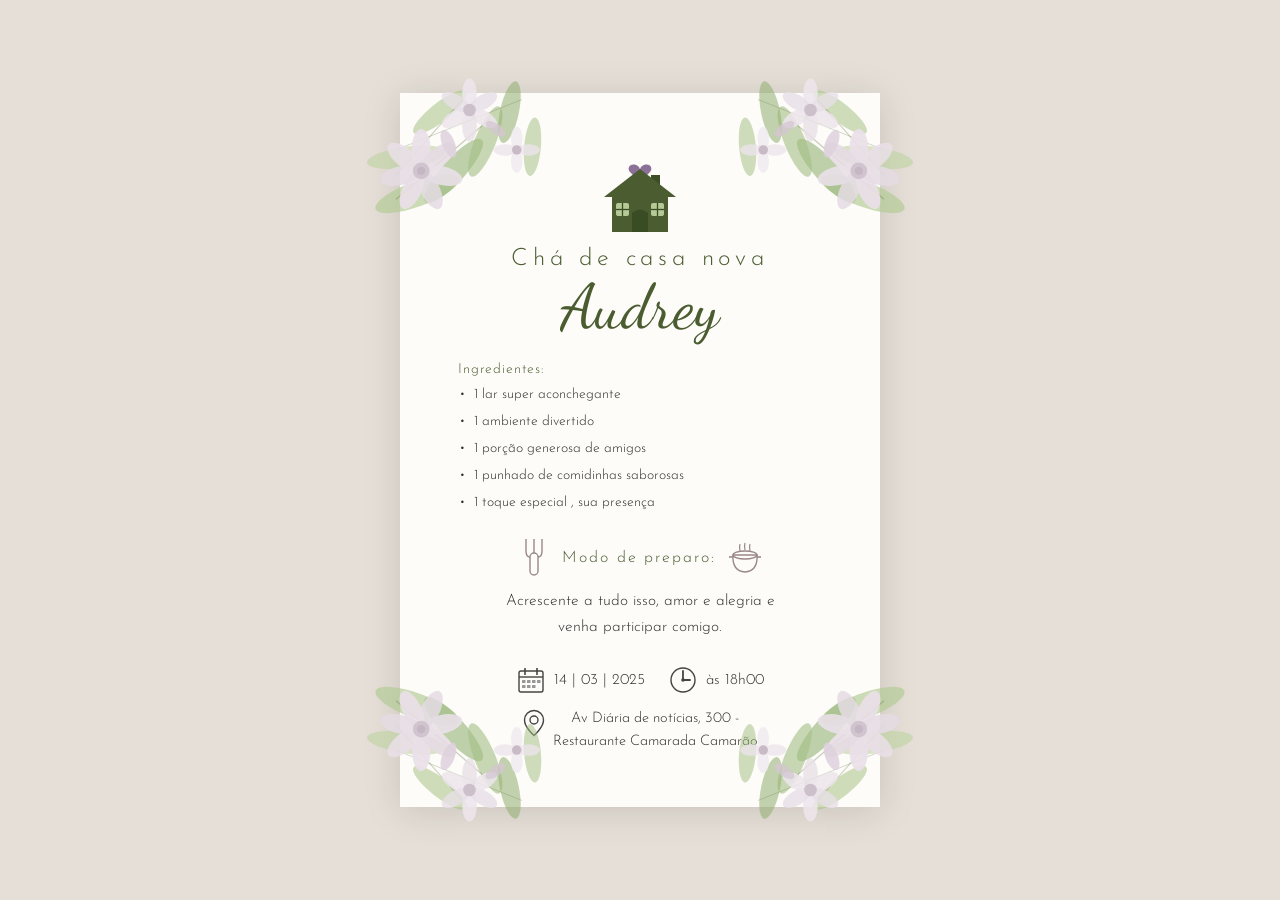
==== index.html @ 90c8a012 "convite de chá de casa nova" ====
<!DOCTYPE html>
<html lang="pt-BR">
<head>
<meta charset="UTF-8"/>
<meta name="viewport" content="width=device-width,initial-scale=1"/>
<title>Chá de Casa Nova – Audrey</title>
<link href="https://fonts.googleapis.com/css2?family=Dancing+Script:wght@600&family=Josefin+Sans:wght@300;400&display=swap" rel="stylesheet"/>
<link rel="stylesheet" href="style (1).css"/>
</head>
<body>
<div class="invite">

<!-- ══ CORNER TL ══ -->
<svg class="corner corner-tl" viewBox="0 0 200 200" xmlns="http://www.w3.org/2000/svg">
  <!-- leaves -->
  <ellipse cx="20" cy="100" rx="42" ry="12" fill="#b4cc96" opacity=".68" transform="rotate(-20 20 100)"/>
  <ellipse cx="55"  cy="78"  rx="40" ry="11" fill="#9ab87e" opacity=".64" transform="rotate(-48 55 78)"/>
  <ellipse cx="10"  cy="65"  rx="38" ry="10" fill="#beD4a0" opacity=".60" transform="rotate(-8 10 65)"/>
  <ellipse cx="85"  cy="50"  rx="36" ry="10" fill="#a6c086" opacity=".60" transform="rotate(-68 85 50)"/>
  <ellipse cx="42"  cy="22"  rx="32" ry="9"  fill="#acC48a" opacity=".56" transform="rotate(-38 42 22)"/>
  <ellipse cx="108" cy="22"  rx="30" ry="9"  fill="#92b070" opacity=".55" transform="rotate(-78 108 22)"/>
  <ellipse cx="130" cy="55"  rx="28" ry="8"  fill="#a0be80" opacity=".50" transform="rotate(-85 130 55)"/>
  <!-- stems -->
  <line x1="0" y1="105" x2="90"  y2="28"  stroke="#6b7f50" stroke-width="1.2" opacity=".35"/>
  <line x1="0" y1="82"  x2="65"  y2="8"   stroke="#6b7f50" stroke-width="1"   opacity=".35"/>
  <line x1="0" y1="58"  x2="120" y2="10"  stroke="#6b7f50" stroke-width=".9"  opacity=".30"/>
  <!-- big flower -->
  <g transform="translate(24,78)">
    <ellipse cx="0" cy="-20" rx="9" ry="20" fill="#eae0e8" opacity=".93"/>
    <ellipse cx="0" cy="-20" rx="9" ry="20" fill="#e6dce4" opacity=".88" transform="rotate(51.4)"/>
    <ellipse cx="0" cy="-20" rx="9" ry="20" fill="#eae0e8" opacity=".90" transform="rotate(102.9)"/>
    <ellipse cx="0" cy="-20" rx="9" ry="20" fill="#e6dce4" opacity=".85" transform="rotate(154.3)"/>
    <ellipse cx="0" cy="-20" rx="9" ry="20" fill="#eae0e8" opacity=".90" transform="rotate(205.7)"/>
    <ellipse cx="0" cy="-20" rx="9" ry="20" fill="#e6dce4" opacity=".85" transform="rotate(257.1)"/>
    <ellipse cx="0" cy="-20" rx="9" ry="20" fill="#eae0e8" opacity=".88" transform="rotate(308.6)"/>
    <circle cx="0" cy="0" r="8" fill="#d0c4ce"/>
    <circle cx="0" cy="0" r="4" fill="#c4b6c2"/>
  </g>
  <!-- medium flower -->
  <g transform="translate(70,20)">
    <ellipse cx="0" cy="-15" rx="7" ry="15" fill="#ede5ec" opacity=".88"/>
    <ellipse cx="0" cy="-15" rx="7" ry="15" fill="#e8e0e7" opacity=".83" transform="rotate(60)"/>
    <ellipse cx="0" cy="-15" rx="7" ry="15" fill="#ede5ec" opacity=".88" transform="rotate(120)"/>
    <ellipse cx="0" cy="-15" rx="7" ry="15" fill="#e8e0e7" opacity=".83" transform="rotate(180)"/>
    <ellipse cx="0" cy="-15" rx="7" ry="15" fill="#ede5ec" opacity=".88" transform="rotate(240)"/>
    <ellipse cx="0" cy="-15" rx="7" ry="15" fill="#e8e0e7" opacity=".83" transform="rotate(300)"/>
    <circle cx="0" cy="0" r="6" fill="#ccc0ca"/>
  </g>
  <!-- small flower -->
  <g transform="translate(115,58)">
    <ellipse cx="0" cy="-11" rx="5.5" ry="11" fill="#f0eaef" opacity=".85"/>
    <ellipse cx="0" cy="-11" rx="5.5" ry="11" fill="#ece4eb" opacity=".80" transform="rotate(90)"/>
    <ellipse cx="0" cy="-11" rx="5.5" ry="11" fill="#f0eaef" opacity=".85" transform="rotate(180)"/>
    <ellipse cx="0" cy="-11" rx="5.5" ry="11" fill="#ece4eb" opacity=".80" transform="rotate(270)"/>
    <circle cx="0" cy="0" r="4.5" fill="#c8bac6"/>
  </g>
  <!-- closed buds -->
  <ellipse cx="50" cy="52" rx="6"  ry="14" fill="#ddd0dc" opacity=".82" transform="rotate(-22 50 52)"/>
  <ellipse cx="95" cy="38" rx="5"  ry="11" fill="#d4c6d2" opacity=".75" transform="rotate(-55 95 38)"/>
</svg>

<!-- ══ CORNER TR ══ -->
<svg class="corner corner-tr" viewBox="0 0 200 200" xmlns="http://www.w3.org/2000/svg">
  <ellipse cx="20" cy="100" rx="42" ry="12" fill="#b4cc96" opacity=".68" transform="rotate(-20 20 100)"/>
  <ellipse cx="55"  cy="78"  rx="40" ry="11" fill="#9ab87e" opacity=".64" transform="rotate(-48 55 78)"/>
  <ellipse cx="10"  cy="65"  rx="38" ry="10" fill="#beD4a0" opacity=".60" transform="rotate(-8 10 65)"/>
  <ellipse cx="85"  cy="50"  rx="36" ry="10" fill="#a6c086" opacity=".60" transform="rotate(-68 85 50)"/>
  <ellipse cx="42"  cy="22"  rx="32" ry="9"  fill="#acC48a" opacity=".56" transform="rotate(-38 42 22)"/>
  <ellipse cx="108" cy="22"  rx="30" ry="9"  fill="#92b070" opacity=".55" transform="rotate(-78 108 22)"/>
  <ellipse cx="130" cy="55"  rx="28" ry="8"  fill="#a0be80" opacity=".50" transform="rotate(-85 130 55)"/>
  <line x1="0" y1="105" x2="90"  y2="28"  stroke="#6b7f50" stroke-width="1.2" opacity=".35"/>
  <line x1="0" y1="82"  x2="65"  y2="8"   stroke="#6b7f50" stroke-width="1"   opacity=".35"/>
  <line x1="0" y1="58"  x2="120" y2="10"  stroke="#6b7f50" stroke-width=".9"  opacity=".30"/>
  <g transform="translate(24,78)">
    <ellipse cx="0" cy="-20" rx="9" ry="20" fill="#eae0e8" opacity=".93"/>
    <ellipse cx="0" cy="-20" rx="9" ry="20" fill="#e6dce4" opacity=".88" transform="rotate(51.4)"/>
    <ellipse cx="0" cy="-20" rx="9" ry="20" fill="#eae0e8" opacity=".90" transform="rotate(102.9)"/>
    <ellipse cx="0" cy="-20" rx="9" ry="20" fill="#e6dce4" opacity=".85" transform="rotate(154.3)"/>
    <ellipse cx="0" cy="-20" rx="9" ry="20" fill="#eae0e8" opacity=".90" transform="rotate(205.7)"/>
    <ellipse cx="0" cy="-20" rx="9" ry="20" fill="#e6dce4" opacity=".85" transform="rotate(257.1)"/>
    <ellipse cx="0" cy="-20" rx="9" ry="20" fill="#eae0e8" opacity=".88" transform="rotate(308.6)"/>
    <circle cx="0" cy="0" r="8" fill="#d0c4ce"/>
    <circle cx="0" cy="0" r="4" fill="#c4b6c2"/>
  </g>
  <g transform="translate(70,20)">
    <ellipse cx="0" cy="-15" rx="7" ry="15" fill="#ede5ec" opacity=".88"/>
    <ellipse cx="0" cy="-15" rx="7" ry="15" fill="#e8e0e7" opacity=".83" transform="rotate(60)"/>
    <ellipse cx="0" cy="-15" rx="7" ry="15" fill="#ede5ec" opacity=".88" transform="rotate(120)"/>
    <ellipse cx="0" cy="-15" rx="7" ry="15" fill="#e8e0e7" opacity=".83" transform="rotate(180)"/>
    <ellipse cx="0" cy="-15" rx="7" ry="15" fill="#ede5ec" opacity=".88" transform="rotate(240)"/>
    <ellipse cx="0" cy="-15" rx="7" ry="15" fill="#e8e0e7" opacity=".83" transform="rotate(300)"/>
    <circle cx="0" cy="0" r="6" fill="#ccc0ca"/>
  </g>
  <g transform="translate(115,58)">
    <ellipse cx="0" cy="-11" rx="5.5" ry="11" fill="#f0eaef" opacity=".85"/>
    <ellipse cx="0" cy="-11" rx="5.5" ry="11" fill="#ece4eb" opacity=".80" transform="rotate(90)"/>
    <ellipse cx="0" cy="-11" rx="5.5" ry="11" fill="#f0eaef" opacity=".85" transform="rotate(180)"/>
    <ellipse cx="0" cy="-11" rx="5.5" ry="11" fill="#ece4eb" opacity=".80" transform="rotate(270)"/>
    <circle cx="0" cy="0" r="4.5" fill="#c8bac6"/>
  </g>
  <ellipse cx="50" cy="52" rx="6"  ry="14" fill="#ddd0dc" opacity=".82" transform="rotate(-22 50 52)"/>
  <ellipse cx="95" cy="38" rx="5"  ry="11" fill="#d4c6d2" opacity=".75" transform="rotate(-55 95 38)"/>
</svg>

<!-- ══ CORNER BL ══ -->
<svg class="corner corner-bl" viewBox="0 0 200 200" xmlns="http://www.w3.org/2000/svg">
  <ellipse cx="20" cy="100" rx="42" ry="12" fill="#b4cc96" opacity=".68" transform="rotate(-20 20 100)"/>
  <ellipse cx="55"  cy="78"  rx="40" ry="11" fill="#9ab87e" opacity=".64" transform="rotate(-48 55 78)"/>
  <ellipse cx="10"  cy="65"  rx="38" ry="10" fill="#beD4a0" opacity=".60" transform="rotate(-8 10 65)"/>
  <ellipse cx="85"  cy="50"  rx="36" ry="10" fill="#a6c086" opacity=".60" transform="rotate(-68 85 50)"/>
  <ellipse cx="42"  cy="22"  rx="32" ry="9"  fill="#acC48a" opacity=".56" transform="rotate(-38 42 22)"/>
  <ellipse cx="108" cy="22"  rx="30" ry="9"  fill="#92b070" opacity=".55" transform="rotate(-78 108 22)"/>
  <ellipse cx="130" cy="55"  rx="28" ry="8"  fill="#a0be80" opacity=".50" transform="rotate(-85 130 55)"/>
  <line x1="0" y1="105" x2="90"  y2="28"  stroke="#6b7f50" stroke-width="1.2" opacity=".35"/>
  <line x1="0" y1="82"  x2="65"  y2="8"   stroke="#6b7f50" stroke-width="1"   opacity=".35"/>
  <line x1="0" y1="58"  x2="120" y2="10"  stroke="#6b7f50" stroke-width=".9"  opacity=".30"/>
  <g transform="translate(24,78)">
    <ellipse cx="0" cy="-20" rx="9" ry="20" fill="#eae0e8" opacity=".93"/>
    <ellipse cx="0" cy="-20" rx="9" ry="20" fill="#e6dce4" opacity=".88" transform="rotate(51.4)"/>
    <ellipse cx="0" cy="-20" rx="9" ry="20" fill="#eae0e8" opacity=".90" transform="rotate(102.9)"/>
    <ellipse cx="0" cy="-20" rx="9" ry="20" fill="#e6dce4" opacity=".85" transform="rotate(154.3)"/>
    <ellipse cx="0" cy="-20" rx="9" ry="20" fill="#eae0e8" opacity=".90" transform="rotate(205.7)"/>
    <ellipse cx="0" cy="-20" rx="9" ry="20" fill="#e6dce4" opacity=".85" transform="rotate(257.1)"/>
    <ellipse cx="0" cy="-20" rx="9" ry="20" fill="#eae0e8" opacity=".88" transform="rotate(308.6)"/>
    <circle cx="0" cy="0" r="8" fill="#d0c4ce"/>
    <circle cx="0" cy="0" r="4" fill="#c4b6c2"/>
  </g>
  <g transform="translate(70,20)">
    <ellipse cx="0" cy="-15" rx="7" ry="15" fill="#ede5ec" opacity=".88"/>
    <ellipse cx="0" cy="-15" rx="7" ry="15" fill="#e8e0e7" opacity=".83" transform="rotate(60)"/>
    <ellipse cx="0" cy="-15" rx="7" ry="15" fill="#ede5ec" opacity=".88" transform="rotate(120)"/>
    <ellipse cx="0" cy="-15" rx="7" ry="15" fill="#e8e0e7" opacity=".83" transform="rotate(180)"/>
    <ellipse cx="0" cy="-15" rx="7" ry="15" fill="#ede5ec" opacity=".88" transform="rotate(240)"/>
    <ellipse cx="0" cy="-15" rx="7" ry="15" fill="#e8e0e7" opacity=".83" transform="rotate(300)"/>
    <circle cx="0" cy="0" r="6" fill="#ccc0ca"/>
  </g>
  <g transform="translate(115,58)">
    <ellipse cx="0" cy="-11" rx="5.5" ry="11" fill="#f0eaef" opacity=".85"/>
    <ellipse cx="0" cy="-11" rx="5.5" ry="11" fill="#ece4eb" opacity=".80" transform="rotate(90)"/>
    <ellipse cx="0" cy="-11" rx="5.5" ry="11" fill="#f0eaef" opacity=".85" transform="rotate(180)"/>
    <ellipse cx="0" cy="-11" rx="5.5" ry="11" fill="#ece4eb" opacity=".80" transform="rotate(270)"/>
    <circle cx="0" cy="0" r="4.5" fill="#c8bac6"/>
  </g>
  <ellipse cx="50" cy="52" rx="6"  ry="14" fill="#ddd0dc" opacity=".82" transform="rotate(-22 50 52)"/>
  <ellipse cx="95" cy="38" rx="5"  ry="11" fill="#d4c6d2" opacity=".75" transform="rotate(-55 95 38)"/>
</svg>

<!-- ══ CORNER BR ══ -->
<svg class="corner corner-br" viewBox="0 0 200 200" xmlns="http://www.w3.org/2000/svg">
  <ellipse cx="20" cy="100" rx="42" ry="12" fill="#b4cc96" opacity=".68" transform="rotate(-20 20 100)"/>
  <ellipse cx="55"  cy="78"  rx="40" ry="11" fill="#9ab87e" opacity=".64" transform="rotate(-48 55 78)"/>
  <ellipse cx="10"  cy="65"  rx="38" ry="10" fill="#beD4a0" opacity=".60" transform="rotate(-8 10 65)"/>
  <ellipse cx="85"  cy="50"  rx="36" ry="10" fill="#a6c086" opacity=".60" transform="rotate(-68 85 50)"/>
  <ellipse cx="42"  cy="22"  rx="32" ry="9"  fill="#acC48a" opacity=".56" transform="rotate(-38 42 22)"/>
  <ellipse cx="108" cy="22"  rx="30" ry="9"  fill="#92b070" opacity=".55" transform="rotate(-78 108 22)"/>
  <ellipse cx="130" cy="55"  rx="28" ry="8"  fill="#a0be80" opacity=".50" transform="rotate(-85 130 55)"/>
  <line x1="0" y1="105" x2="90"  y2="28"  stroke="#6b7f50" stroke-width="1.2" opacity=".35"/>
  <line x1="0" y1="82"  x2="65"  y2="8"   stroke="#6b7f50" stroke-width="1"   opacity=".35"/>
  <line x1="0" y1="58"  x2="120" y2="10"  stroke="#6b7f50" stroke-width=".9"  opacity=".30"/>
  <g transform="translate(24,78)">
    <ellipse cx="0" cy="-20" rx="9" ry="20" fill="#eae0e8" opacity=".93"/>
    <ellipse cx="0" cy="-20" rx="9" ry="20" fill="#e6dce4" opacity=".88" transform="rotate(51.4)"/>
    <ellipse cx="0" cy="-20" rx="9" ry="20" fill="#eae0e8" opacity=".90" transform="rotate(102.9)"/>
    <ellipse cx="0" cy="-20" rx="9" ry="20" fill="#e6dce4" opacity=".85" transform="rotate(154.3)"/>
    <ellipse cx="0" cy="-20" rx="9" ry="20" fill="#eae0e8" opacity=".90" transform="rotate(205.7)"/>
    <ellipse cx="0" cy="-20" rx="9" ry="20" fill="#e6dce4" opacity=".85" transform="rotate(257.1)"/>
    <ellipse cx="0" cy="-20" rx="9" ry="20" fill="#eae0e8" opacity=".88" transform="rotate(308.6)"/>
    <circle cx="0" cy="0" r="8" fill="#d0c4ce"/>
    <circle cx="0" cy="0" r="4" fill="#c4b6c2"/>
  </g>
  <g transform="translate(70,20)">
    <ellipse cx="0" cy="-15" rx="7" ry="15" fill="#ede5ec" opacity=".88"/>
    <ellipse cx="0" cy="-15" rx="7" ry="15" fill="#e8e0e7" opacity=".83" transform="rotate(60)"/>
    <ellipse cx="0" cy="-15" rx="7" ry="15" fill="#ede5ec" opacity=".88" transform="rotate(120)"/>
    <ellipse cx="0" cy="-15" rx="7" ry="15" fill="#e8e0e7" opacity=".83" transform="rotate(180)"/>
    <ellipse cx="0" cy="-15" rx="7" ry="15" fill="#ede5ec" opacity=".88" transform="rotate(240)"/>
    <ellipse cx="0" cy="-15" rx="7" ry="15" fill="#e8e0e7" opacity=".83" transform="rotate(300)"/>
    <circle cx="0" cy="0" r="6" fill="#ccc0ca"/>
  </g>
  <g transform="translate(115,58)">
    <ellipse cx="0" cy="-11" rx="5.5" ry="11" fill="#f0eaef" opacity=".85"/>
    <ellipse cx="0" cy="-11" rx="5.5" ry="11" fill="#ece4eb" opacity=".80" transform="rotate(90)"/>
    <ellipse cx="0" cy="-11" rx="5.5" ry="11" fill="#f0eaef" opacity=".85" transform="rotate(180)"/>
    <ellipse cx="0" cy="-11" rx="5.5" ry="11" fill="#ece4eb" opacity=".80" transform="rotate(270)"/>
    <circle cx="0" cy="0" r="4.5" fill="#c8bac6"/>
  </g>
  <ellipse cx="50" cy="52" rx="6"  ry="14" fill="#ddd0dc" opacity=".82" transform="rotate(-22 50 52)"/>
  <ellipse cx="95" cy="38" rx="5"  ry="11" fill="#d4c6d2" opacity=".75" transform="rotate(-55 95 38)"/>
</svg>

<!-- ══ HOUSE ICON ══ -->
<div class="house">
  <svg width="82" height="78" viewBox="0 0 82 78" fill="none" xmlns="http://www.w3.org/2000/svg">
    <!-- heart -->
    <path d="M41 13 C41 10.2 38.2 7.5 34.5 7.5 C30 7.5 27.8 12 31.5 15.5 L41 25 L50.5 15.5 C54.2 12 52 7.5 47.5 7.5 C43.8 7.5 41 10.2 41 13Z" fill="#8c7098"/>
    <!-- chimney -->
    <rect x="52" y="18" width="9" height="17" fill="#3c4e26"/>
    <!-- roof -->
    <polygon points="5,40 41,12 77,40" fill="#4a5c30"/>
    <!-- walls -->
    <rect x="13" y="40" width="56" height="35" fill="#4a5c30"/>
    <!-- door arch -->
    <path d="M33 75 L33 56 Q41 49 49 56 L49 75 Z" fill="#3a4c24"/>
    <!-- window L -->
    <rect x="17" y="46" width="13" height="13" rx="2" fill="#c8dca8" opacity=".85"/>
    <line x1="23.5" y1="46" x2="23.5" y2="59" stroke="#3a4c24" stroke-width="1.3"/>
    <line x1="17"   y1="52.5" x2="30"  y2="52.5" stroke="#3a4c24" stroke-width="1.3"/>
    <!-- window R -->
    <rect x="52" y="46" width="13" height="13" rx="2" fill="#c8dca8" opacity=".85"/>
    <line x1="58.5" y1="46" x2="58.5" y2="59" stroke="#3a4c24" stroke-width="1.3"/>
    <line x1="52"   y1="52.5" x2="65"  y2="52.5" stroke="#3a4c24" stroke-width="1.3"/>
  </svg>
</div>

<!-- ══ TITLE ══ -->
<p class="cha-title">Chá de casa nova</p>

<!-- ══ NAME ══ -->
<p class="name-script"><a href="index2.html">Audrey</a></p>

<!-- ══ INGREDIENTES ══ -->
<p class="section-head">Ingredientes:</p>
<ul class="ingredients">
  <li>1 lar super aconchegante</li>
  <li>1 ambiente divertido</li>
  <li>1 porção generosa de amigos</li>
  <li>1 punhado de comidinhas saborosas</li>
  <li>1 toque especial , sua presença</li>
</ul>

<!-- ══ MODO DE PREPARO ══ -->
<div class="preparo-row">
  <!-- utensil jar left -->
  <svg width="32" height="38" viewBox="0 0 32 38" fill="none" xmlns="http://www.w3.org/2000/svg">
    <rect x="12" y="14" width="8" height="22" rx="4" stroke="#9a8888" stroke-width="1.4" fill="none"/>
    <line x1="16" y1="0"  x2="16" y2="14" stroke="#9a8888" stroke-width="1.4"/>
    <line x1="8"  y1="0"  x2="8"  y2="12" stroke="#9a8888" stroke-width="1.4"/>
    <path d="M8 12 Q8 18 12 18" stroke="#9a8888" stroke-width="1.4" fill="none"/>
    <line x1="24" y1="0"  x2="24" y2="12" stroke="#9a8888" stroke-width="1.4"/>
    <path d="M24 12 Q24 18 20 18" stroke="#9a8888" stroke-width="1.4" fill="none"/>
  </svg>

  <span class="preparo-label">Modo de preparo:</span>

  <!-- pot right -->
  <svg width="34" height="34" viewBox="0 0 34 34" fill="none" xmlns="http://www.w3.org/2000/svg">
    <path d="M5 14 Q4 30 17 31 Q30 30 29 14 Z" stroke="#9a8888" stroke-width="1.4" fill="none"/>
    <ellipse cx="17" cy="14" rx="12" ry="4" stroke="#9a8888" stroke-width="1.4" fill="none"/>
    <line x1="5"  y1="16" x2="1"  y2="16" stroke="#9a8888" stroke-width="1.6"/>
    <line x1="29" y1="16" x2="33" y2="16" stroke="#9a8888" stroke-width="1.6"/>
    <path d="M12 10 Q11 6 12 3"  stroke="#9a8888" stroke-width="1.2" fill="none"/>
    <path d="M17 9  Q16 5 17 2"  stroke="#9a8888" stroke-width="1.2" fill="none"/>
    <path d="M22 10 Q21 6 22 3"  stroke="#9a8888" stroke-width="1.2" fill="none"/>
  </svg>
</div>

<p class="preparo-text">Acrescente a tudo isso, amor e alegria e<br>venha participar comigo.</p>

<!-- ══ DATE & TIME ══ -->
<div class="meta-row">
  <div class="meta-item">
    <svg width="28" height="28" viewBox="0 0 28 28" fill="none" xmlns="http://www.w3.org/2000/svg">
      <rect x="2" y="5" width="24" height="21" rx="2" stroke="#444" stroke-width="1.4" fill="none"/>
      <line x1="2"  y1="11" x2="26" y2="11" stroke="#444" stroke-width="1.4"/>
      <line x1="8"  y1="2"  x2="8"  y2="9"  stroke="#444" stroke-width="1.6"/>
      <line x1="20" y1="2"  x2="20" y2="9"  stroke="#444" stroke-width="1.6"/>
      <rect x="5"  y="14" width="3.5" height="3" rx=".5" fill="#444" opacity=".55"/>
      <rect x="10" y="14" width="3.5" height="3" rx=".5" fill="#444" opacity=".55"/>
      <rect x="15" y="14" width="3.5" height="3" rx=".5" fill="#444" opacity=".55"/>
      <rect x="20" y="14" width="3.5" height="3" rx=".5" fill="#444" opacity=".55"/>
      <rect x="5"  y="19" width="3.5" height="3" rx=".5" fill="#444" opacity=".55"/>
      <rect x="10" y="19" width="3.5" height="3" rx=".5" fill="#444" opacity=".55"/>
      <rect x="15" y="19" width="3.5" height="3" rx=".5" fill="#444" opacity=".55"/>
    </svg>
    14 | 03 | 2025
  </div>
  <div class="meta-item">
    <svg width="28" height="28" viewBox="0 0 28 28" fill="none" xmlns="http://www.w3.org/2000/svg">
      <circle cx="14" cy="14" r="12" stroke="#444" stroke-width="1.4" fill="none"/>
      <line x1="14" y1="5"  x2="14" y2="14" stroke="#444" stroke-width="1.8" stroke-linecap="round"/>
      <line x1="14" y1="14" x2="21" y2="14" stroke="#444" stroke-width="1.8" stroke-linecap="round"/>
      <circle cx="14" cy="14" r="1.8" fill="#444"/>
    </svg>
    às 18h00
  </div>
</div>

<!-- ══ ADDRESS ══ -->
<div class="address-row">
  <svg width="22" height="28" viewBox="0 0 22 28" fill="none" xmlns="http://www.w3.org/2000/svg" style="flex-shrink:0;margin-top:1px">
    <path d="M11 1.5 C5.8 1.5 1.5 5.8 1.5 11 C1.5 18.5 11 26.5 11 26.5 C11 26.5 20.5 18.5 20.5 11 C20.5 5.8 16.2 1.5 11 1.5Z" stroke="#444" stroke-width="1.4" fill="none"/>
    <circle cx="11" cy="11" r="4" stroke="#444" stroke-width="1.4" fill="none"/>
  </svg>
  <p class="address-text">Av Diária de notícias, 300 -<br>Restaurante Camarada Camarão</p>
</div>

</div>
</body>
</html>
---- style (1).css ----
* {
  margin: 0;
  padding: 0;
  box-sizing: border-box;
}

body {
  background: #e5dfd7;
  min-height: 100vh;
  display: flex;
  align-items: center;
  justify-content: center;
  padding: 30px 16px;
}

a {
    color: rgb(74, 92, 48);
  text-decoration: none;
}
a:hover {
  text-decoration: none;
    color: rgb(39, 49, 25);
  transition: .2s;
}
.invite {
  position: relative;
  width: 480px;
  background: #fdfcf9;
  padding: 64px 58px 54px;
  display: flex;
  flex-direction: column;
  align-items: center;
  text-align: center;
  font-family: 'Josefin Sans', sans-serif;
  box-shadow: 0 4px 36px rgba(0, 0, 0, .13);
}

/* ─── Floral corners ─── */
.corner {
  position: absolute;
  width: 210px;
  height: 210px;
  pointer-events: none;
  overflow: visible;
}

.corner-tl { top: -4px; left: -4px; }
.corner-tr { top: -4px; right: -4px; transform: scaleX(-1); }
.corner-bl { bottom: -4px; left: -4px; transform: scaleY(-1); }
.corner-br { bottom: -4px; right: -4px; transform: scale(-1, -1); }

/* ─── House ─── */
.house {
  margin-bottom: 8px;
}

/* ─── Título ─── */
.cha-title {
  font-family: 'Josefin Sans', sans-serif;
  font-weight: 300;
  font-size: 1.5rem;
  letter-spacing: .20em;
  color: rgb(74, 92, 48);
  margin-bottom: 2px;
}

/* ─── Nome cursivo ─── */
.name-script {
  font-family: 'Dancing Script', cursive;
  font-size: 3.9rem;
  color: #8c7098;
  line-height: 1.1;
  margin-bottom: 22px;
}

/* ─── Seção ingredientes ─── */
.section-head {
  font-family: 'Josefin Sans', sans-serif;
  font-weight: 300;
  font-size: .87rem;
  letter-spacing: .06em;
  color: #4a5c30;
  align-self: flex-start;
  margin-bottom: 6px;
}

.ingredients {
  list-style: none;
  align-self: flex-start;
  margin-bottom: 22px;
}

.ingredients li {
  font-size: .87rem;
  font-weight: 300;
  color: #2e2e2e;
  padding: 2px 0 2px 16px;
  position: relative;
  line-height: 1.65;
  text-align: left;
}

.ingredients li::before {
  content: '•';
  position: absolute;
  left: 1px;
  color: #2e2e2e;
}

/* ─── Modo de preparo ─── */
.preparo-row {
  display: flex;
  align-items: center;
  gap: 12px;
  margin-bottom: 12px;
}

.preparo-label {
  font-family: 'Josefin Sans', sans-serif;
  font-weight: 300;
  font-size: 1rem;
  letter-spacing: .12em;
  color: #4a5c30;
}

.preparo-text {
  font-family: 'Josefin Sans', sans-serif;
  font-weight: 300;
  font-size: .97rem;
  color: #2e2e2e;
  line-height: 1.65;
  margin-bottom: 26px;
}

/* ─── Data e hora ─── */
.meta-row {
  display: flex;
  align-items: center;
  gap: 24px;
  margin-bottom: 14px;
  flex-wrap: wrap;
  justify-content: center;
}

.meta-item {
  display: flex;
  align-items: center;
  gap: 9px;
  font-family: 'Josefin Sans', sans-serif;
  font-weight: 300;
  font-size: .95rem;
  color: #2e2e2e;
}

/* ─── Endereço ─── */
.address-row {
  display: flex;
  align-items: flex-start;
  gap: 8px;
}

.address-text {
  font-family: 'Josefin Sans', sans-serif;
  font-weight: 300;
  font-size: .91rem;
  color: #2e2e2e;
  line-height: 1.55;
  text-align: center;
}
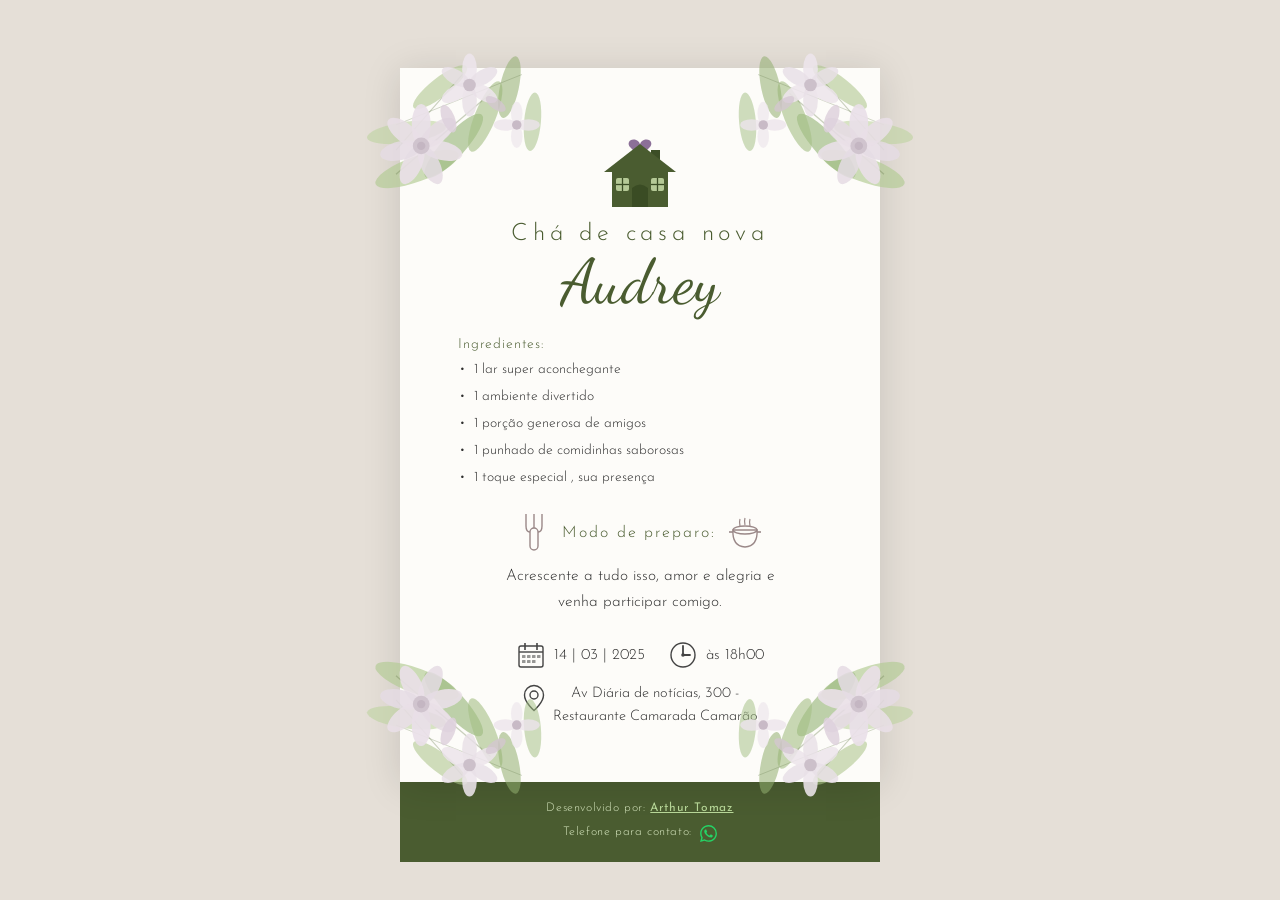
==== commit 3db668cf: "atualizando o footer" ====
--- a/index.html
+++ b/index.html
@@ -5,14 +5,14 @@
 <meta name="viewport" content="width=device-width,initial-scale=1"/>
 <title>Chá de Casa Nova – Audrey</title>
 <link href="https://fonts.googleapis.com/css2?family=Dancing+Script:wght@600&family=Josefin+Sans:wght@300;400&display=swap" rel="stylesheet"/>
-<link rel="stylesheet" href="style (1).css"/>
+<link rel="stylesheet" href="style.css"/>
 </head>
 <body>
+
 <div class="invite">
 
 <!-- ══ CORNER TL ══ -->
 <svg class="corner corner-tl" viewBox="0 0 200 200" xmlns="http://www.w3.org/2000/svg">
-  <!-- leaves -->
   <ellipse cx="20" cy="100" rx="42" ry="12" fill="#b4cc96" opacity=".68" transform="rotate(-20 20 100)"/>
   <ellipse cx="55"  cy="78"  rx="40" ry="11" fill="#9ab87e" opacity=".64" transform="rotate(-48 55 78)"/>
   <ellipse cx="10"  cy="65"  rx="38" ry="10" fill="#beD4a0" opacity=".60" transform="rotate(-8 10 65)"/>
@@ -20,11 +20,9 @@
   <ellipse cx="42"  cy="22"  rx="32" ry="9"  fill="#acC48a" opacity=".56" transform="rotate(-38 42 22)"/>
   <ellipse cx="108" cy="22"  rx="30" ry="9"  fill="#92b070" opacity=".55" transform="rotate(-78 108 22)"/>
   <ellipse cx="130" cy="55"  rx="28" ry="8"  fill="#a0be80" opacity=".50" transform="rotate(-85 130 55)"/>
-  <!-- stems -->
   <line x1="0" y1="105" x2="90"  y2="28"  stroke="#6b7f50" stroke-width="1.2" opacity=".35"/>
   <line x1="0" y1="82"  x2="65"  y2="8"   stroke="#6b7f50" stroke-width="1"   opacity=".35"/>
   <line x1="0" y1="58"  x2="120" y2="10"  stroke="#6b7f50" stroke-width=".9"  opacity=".30"/>
-  <!-- big flower -->
   <g transform="translate(24,78)">
     <ellipse cx="0" cy="-20" rx="9" ry="20" fill="#eae0e8" opacity=".93"/>
     <ellipse cx="0" cy="-20" rx="9" ry="20" fill="#e6dce4" opacity=".88" transform="rotate(51.4)"/>
@@ -36,7 +34,6 @@
     <circle cx="0" cy="0" r="8" fill="#d0c4ce"/>
     <circle cx="0" cy="0" r="4" fill="#c4b6c2"/>
   </g>
-  <!-- medium flower -->
   <g transform="translate(70,20)">
     <ellipse cx="0" cy="-15" rx="7" ry="15" fill="#ede5ec" opacity=".88"/>
     <ellipse cx="0" cy="-15" rx="7" ry="15" fill="#e8e0e7" opacity=".83" transform="rotate(60)"/>
@@ -46,7 +43,6 @@
     <ellipse cx="0" cy="-15" rx="7" ry="15" fill="#e8e0e7" opacity=".83" transform="rotate(300)"/>
     <circle cx="0" cy="0" r="6" fill="#ccc0ca"/>
   </g>
-  <!-- small flower -->
   <g transform="translate(115,58)">
     <ellipse cx="0" cy="-11" rx="5.5" ry="11" fill="#f0eaef" opacity=".85"/>
     <ellipse cx="0" cy="-11" rx="5.5" ry="11" fill="#ece4eb" opacity=".80" transform="rotate(90)"/>
@@ -54,7 +50,6 @@
     <ellipse cx="0" cy="-11" rx="5.5" ry="11" fill="#ece4eb" opacity=".80" transform="rotate(270)"/>
     <circle cx="0" cy="0" r="4.5" fill="#c8bac6"/>
   </g>
-  <!-- closed buds -->
   <ellipse cx="50" cy="52" rx="6"  ry="14" fill="#ddd0dc" opacity=".82" transform="rotate(-22 50 52)"/>
   <ellipse cx="95" cy="38" rx="5"  ry="11" fill="#d4c6d2" opacity=".75" transform="rotate(-55 95 38)"/>
 </svg>
@@ -191,21 +186,14 @@
 <!-- ══ HOUSE ICON ══ -->
 <div class="house">
   <svg width="82" height="78" viewBox="0 0 82 78" fill="none" xmlns="http://www.w3.org/2000/svg">
-    <!-- heart -->
     <path d="M41 13 C41 10.2 38.2 7.5 34.5 7.5 C30 7.5 27.8 12 31.5 15.5 L41 25 L50.5 15.5 C54.2 12 52 7.5 47.5 7.5 C43.8 7.5 41 10.2 41 13Z" fill="#8c7098"/>
-    <!-- chimney -->
     <rect x="52" y="18" width="9" height="17" fill="#3c4e26"/>
-    <!-- roof -->
     <polygon points="5,40 41,12 77,40" fill="#4a5c30"/>
-    <!-- walls -->
     <rect x="13" y="40" width="56" height="35" fill="#4a5c30"/>
-    <!-- door arch -->
     <path d="M33 75 L33 56 Q41 49 49 56 L49 75 Z" fill="#3a4c24"/>
-    <!-- window L -->
     <rect x="17" y="46" width="13" height="13" rx="2" fill="#c8dca8" opacity=".85"/>
     <line x1="23.5" y1="46" x2="23.5" y2="59" stroke="#3a4c24" stroke-width="1.3"/>
     <line x1="17"   y1="52.5" x2="30"  y2="52.5" stroke="#3a4c24" stroke-width="1.3"/>
-    <!-- window R -->
     <rect x="52" y="46" width="13" height="13" rx="2" fill="#c8dca8" opacity=".85"/>
     <line x1="58.5" y1="46" x2="58.5" y2="59" stroke="#3a4c24" stroke-width="1.3"/>
     <line x1="52"   y1="52.5" x2="65"  y2="52.5" stroke="#3a4c24" stroke-width="1.3"/>
@@ -230,7 +218,6 @@
 
 <!-- ══ MODO DE PREPARO ══ -->
 <div class="preparo-row">
-  <!-- utensil jar left -->
   <svg width="32" height="38" viewBox="0 0 32 38" fill="none" xmlns="http://www.w3.org/2000/svg">
     <rect x="12" y="14" width="8" height="22" rx="4" stroke="#9a8888" stroke-width="1.4" fill="none"/>
     <line x1="16" y1="0"  x2="16" y2="14" stroke="#9a8888" stroke-width="1.4"/>
@@ -239,10 +226,7 @@
     <line x1="24" y1="0"  x2="24" y2="12" stroke="#9a8888" stroke-width="1.4"/>
     <path d="M24 12 Q24 18 20 18" stroke="#9a8888" stroke-width="1.4" fill="none"/>
   </svg>
-
   <span class="preparo-label">Modo de preparo:</span>
-
-  <!-- pot right -->
   <svg width="34" height="34" viewBox="0 0 34 34" fill="none" xmlns="http://www.w3.org/2000/svg">
     <path d="M5 14 Q4 30 17 31 Q30 30 29 14 Z" stroke="#9a8888" stroke-width="1.4" fill="none"/>
     <ellipse cx="17" cy="14" rx="12" ry="4" stroke="#9a8888" stroke-width="1.4" fill="none"/>
@@ -294,6 +278,23 @@
   <p class="address-text">Av Diária de notícias, 300 -<br>Restaurante Camarada Camarão</p>
 </div>
 
-</div>
+</div><!-- fim .invite -->
+
+<!-- ══ FOOTER ══ -->
+<footer class="site-footer">
+  <p class="footer-dev">
+    Desenvolvido por:
+    <a href="https://github.com/aarthurTomaz" target="_blank">Arthur Tomaz</a>
+  </p>
+  <p class="footer-contact">
+    Telefone para contato:
+    <a href="https://wa.me/5551993462538" target="_blank" class="footer-wa" aria-label="WhatsApp">
+      <svg xmlns="http://www.w3.org/2000/svg" width="17" height="17" viewBox="0 0 24 24" fill="currentColor" style="vertical-align:middle">
+        <path d="M17.472 14.382c-.297-.149-1.758-.867-2.03-.967-.273-.099-.471-.148-.67.15-.197.297-.767.966-.94 1.164-.173.199-.347.223-.644.075-.297-.15-1.255-.463-2.39-1.475-.883-.788-1.48-1.761-1.653-2.059-.173-.297-.018-.458.13-.606.134-.133.298-.347.446-.52.149-.174.198-.298.298-.497.099-.198.05-.371-.025-.52-.075-.149-.669-1.612-.916-2.207-.242-.579-.487-.5-.669-.51-.173-.008-.371-.01-.57-.01-.198 0-.52.074-.792.372-.272.297-1.04 1.016-1.04 2.479 0 1.462 1.065 2.875 1.213 3.074.149.198 2.096 3.2 5.077 4.487.709.306 1.262.489 1.694.625.712.227 1.36.195 1.871.118.571-.085 1.758-.719 2.006-1.413.248-.694.248-1.289.173-1.413-.074-.124-.272-.198-.57-.347m-5.421 7.403h-.004a9.87 9.87 0 01-5.031-1.378l-.361-.214-3.741.982.998-3.648-.235-.374a9.86 9.86 0 01-1.51-5.26c.001-5.45 4.436-9.884 9.888-9.884 2.64 0 5.122 1.03 6.988 2.898a9.825 9.825 0 012.893 6.994c-.003 5.45-4.437 9.884-9.885 9.884m8.413-18.297A11.815 11.815 0 0012.05 0C5.495 0 .16 5.335.157 11.892c0 2.096.547 4.142 1.588 5.945L.057 24l6.305-1.654a11.882 11.882 0 005.683 1.448h.005c6.554 0 11.89-5.335 11.893-11.893a11.821 11.821 0 00-3.48-8.413z"/>
+      </svg>
+    </a>
+  </p>
+</footer>
+
 </body>
 </html>
--- a/style.css
+++ b/style.css
@@ -0,0 +1,228 @@
+* {
+  margin: 0;
+  padding: 0;
+  box-sizing: border-box;
+}
+
+body {
+  background: #e5dfd7;
+  min-height: 100vh;
+  display: flex;
+  flex-direction: column;
+  align-items: center;
+  justify-content: center;
+  padding: 30px 16px 0;
+}
+
+a {
+  color: rgb(74, 92, 48);
+  text-decoration: none;
+}
+a:hover {
+  text-decoration: none;
+  color: rgb(39, 49, 25);
+  transition: .2s;
+}
+
+/* ─── Card convite ─── */
+.invite {
+  position: relative;
+  width: 480px;
+  max-width: 100%;
+  background: #fdfcf9;
+  padding: 64px 58px 54px;
+  display: flex;
+  flex-direction: column;
+  align-items: center;
+  text-align: center;
+  font-family: 'Josefin Sans', sans-serif;
+  box-shadow: 0 4px 36px rgba(0, 0, 0, .13);
+}
+
+/* ─── Floral corners ─── */
+.corner {
+  position: absolute;
+  width: 210px;
+  height: 210px;
+  pointer-events: none;
+  overflow: visible;
+}
+
+.corner-tl { top: -4px;    left: -4px;  }
+.corner-tr { top: -4px;    right: -4px; transform: scaleX(-1); }
+.corner-bl { bottom: -4px; left: -4px;  transform: scaleY(-1); }
+.corner-br { bottom: -4px; right: -4px; transform: scale(-1, -1); }
+
+/* ─── House ─── */
+.house {
+  margin-bottom: 8px;
+}
+
+/* ─── Título ─── */
+.cha-title {
+  font-family: 'Josefin Sans', sans-serif;
+  font-weight: 300;
+  font-size: 1.5rem;
+  letter-spacing: .20em;
+  color: rgb(74, 92, 48);
+  margin-bottom: 2px;
+}
+
+/* ─── Nome cursivo ─── */
+.name-script {
+  font-family: 'Dancing Script', cursive;
+  font-size: 3.9rem;
+  color: #8c7098;
+  line-height: 1.1;
+  margin-bottom: 22px;
+}
+
+/* ─── Seção ingredientes ─── */
+.section-head {
+  font-family: 'Josefin Sans', sans-serif;
+  font-weight: 300;
+  font-size: .87rem;
+  letter-spacing: .06em;
+  color: #4a5c30;
+  align-self: flex-start;
+  margin-bottom: 6px;
+}
+
+.ingredients {
+  list-style: none;
+  align-self: flex-start;
+  margin-bottom: 22px;
+}
+
+.ingredients li {
+  font-size: .87rem;
+  font-weight: 300;
+  color: #2e2e2e;
+  padding: 2px 0 2px 16px;
+  position: relative;
+  line-height: 1.65;
+  text-align: left;
+}
+
+.ingredients li::before {
+  content: '•';
+  position: absolute;
+  left: 1px;
+  color: #2e2e2e;
+}
+
+/* ─── Modo de preparo ─── */
+.preparo-row {
+  display: flex;
+  align-items: center;
+  gap: 12px;
+  margin-bottom: 12px;
+}
+
+.preparo-label {
+  font-family: 'Josefin Sans', sans-serif;
+  font-weight: 300;
+  font-size: 1rem;
+  letter-spacing: .12em;
+  color: #4a5c30;
+}
+
+.preparo-text {
+  font-family: 'Josefin Sans', sans-serif;
+  font-weight: 300;
+  font-size: .97rem;
+  color: #2e2e2e;
+  line-height: 1.65;
+  margin-bottom: 26px;
+}
+
+/* ─── Data e hora ─── */
+.meta-row {
+  display: flex;
+  align-items: center;
+  gap: 24px;
+  margin-bottom: 14px;
+  flex-wrap: wrap;
+  justify-content: center;
+}
+
+.meta-item {
+  display: flex;
+  align-items: center;
+  gap: 9px;
+  font-family: 'Josefin Sans', sans-serif;
+  font-weight: 300;
+  font-size: .95rem;
+  color: #2e2e2e;
+}
+
+/* ─── Endereço ─── */
+.address-row {
+  display: flex;
+  align-items: flex-start;
+  gap: 8px;
+}
+
+.address-text {
+  font-family: 'Josefin Sans', sans-serif;
+  font-weight: 300;
+  font-size: .91rem;
+  color: #2e2e2e;
+  line-height: 1.55;
+  text-align: center;
+}
+
+/* ─── Footer ─── */
+.site-footer {
+  width: 480px;
+  max-width: 100%;
+  background: #4a5c30;
+  color: #d8e8c0;
+  text-align: center;
+  padding: 14px 16px 18px;
+  font-family: 'Josefin Sans', sans-serif;
+  font-size: .75rem;
+  font-weight: 300;
+  line-height: 2;
+  letter-spacing: .05em;
+}
+
+.site-footer p {
+  margin: 0;
+}
+
+.site-footer a {
+  color: #b8d898;
+  text-decoration: underline;
+  font-weight: 400;
+  transition: color .2s;
+}
+
+.site-footer a:hover {
+  color: #fff;
+}
+
+.footer-wa {
+  display: inline-flex;
+  align-items: center;
+  text-decoration: none !important;
+  color: #25d366 !important;
+  margin-left: 4px;
+  vertical-align: middle;
+  transition: color .2s;
+}
+
+.footer-wa:hover {
+  color: #1da851 !important;
+}
+
+/* ─── Responsivo ─── */
+@media (max-width: 520px) {
+  .invite {
+    padding: 50px 28px 44px;
+  }
+  .corner {
+    width: 140px;
+    height: 140px;
+  }
+}
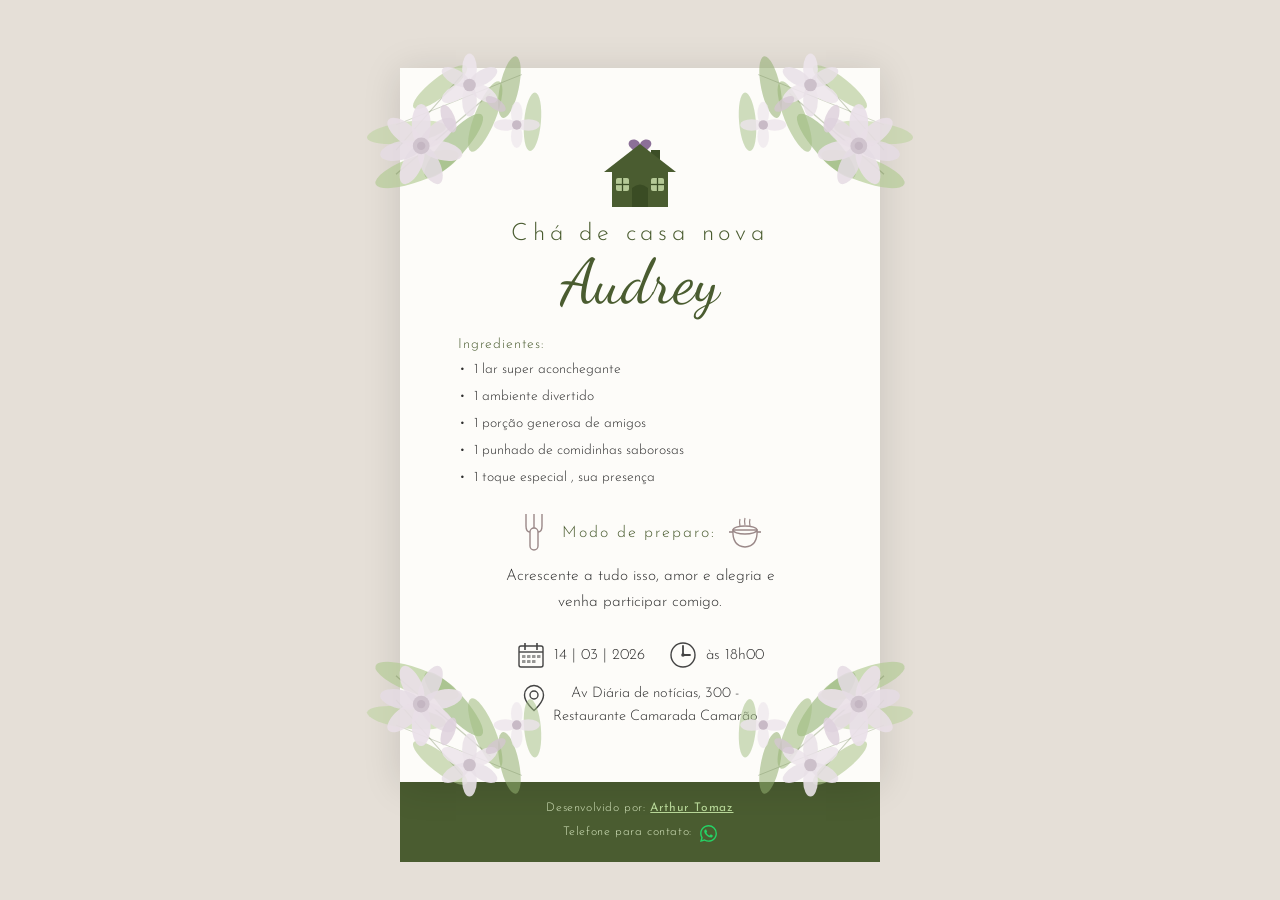
==== commit c55d1ee8: "Update index.html" ====
--- a/index.html
+++ b/index.html
@@ -256,7 +256,7 @@
       <rect x="10" y="19" width="3.5" height="3" rx=".5" fill="#444" opacity=".55"/>
       <rect x="15" y="19" width="3.5" height="3" rx=".5" fill="#444" opacity=".55"/>
     </svg>
-    14 | 03 | 2025
+    14 | 03 | 2026
   </div>
   <div class="meta-item">
     <svg width="28" height="28" viewBox="0 0 28 28" fill="none" xmlns="http://www.w3.org/2000/svg">
